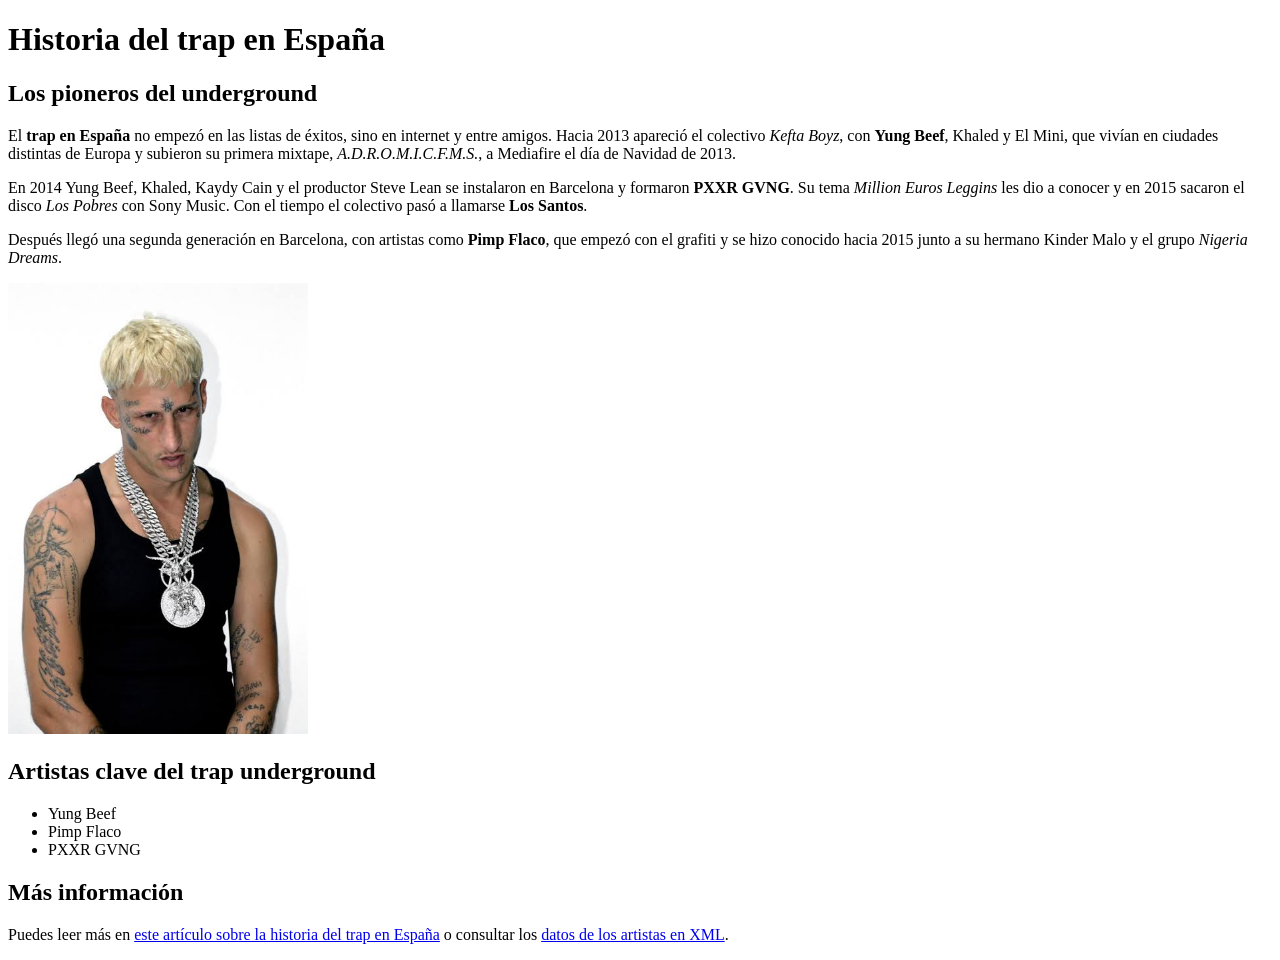
==== proyecto/index.html @ 2448a460 "docs(index): título de la lista de artistas cambiado" ====
<!DOCTYPE html>
<html lang="es">
  <head>
    <meta charset="UTF-8">
    <meta name="viewport" content="width=device-width, initial-scale=1.0">
    <title>Historia del trap en España · Curro Romero Diaz</title>
  </head>
  <body>
    <!-- Autor: Curro Romero Diaz · Fecha: 13/10/2026 -->
    <h1>Historia del trap en España</h1>

    <h2>Los pioneros del underground</h2>
    <p>
      El <strong>trap en España</strong> no empezó en las listas de éxitos, sino en internet y
      entre amigos. Hacia 2013 apareció el colectivo <em>Kefta Boyz</em>, con
      <strong>Yung Beef</strong>, Khaled y El Mini, que vivían en ciudades distintas de Europa y
      subieron su primera mixtape, <em>A.D.R.O.M.I.C.F.M.S.</em>, a Mediafire el día de
      Navidad de 2013.
    </p>
    <p>
      En 2014 Yung Beef, Khaled, Kaydy Cain y el productor Steve Lean se instalaron en
      Barcelona y formaron <strong>PXXR GVNG</strong>. Su tema <em>Million Euros Leggins</em>
      les dio a conocer y en 2015 sacaron el disco <em>Los Pobres</em> con Sony Music. Con el
      tiempo el colectivo pasó a llamarse <strong>Los Santos</strong>.
    </p>
    <p>
      Después llegó una segunda generación en Barcelona, con artistas como
      <strong>Pimp Flaco</strong>, que empezó con el grafiti y se hizo conocido hacia 2015
      junto a su hermano Kinder Malo y el grupo <em>Nigeria Dreams</em>.
    </p>

    <img src="img/yung-beef.jpg" alt="Fotografía de Yung Beef, trapero pionero de la escena española" width="300">

    <h2>Artistas clave del trap underground</h2>
    <ul>
      <li>Yung Beef</li>
      <li>Pimp Flaco</li>
      <li>PXXR GVNG</li>
    </ul>

    <h2>Más información</h2>
    <p>
      Puedes leer más en
      <a href="https://elestadomental.com/diario/historia-del-trap-en-espana" title="Historia del trap en España, artículo de El Estado Mental">este artículo sobre la historia del trap en España</a>
      o consultar los
      <a href="datos.xml">datos de los artistas en XML</a>.
    </p>
  </body>
</html>
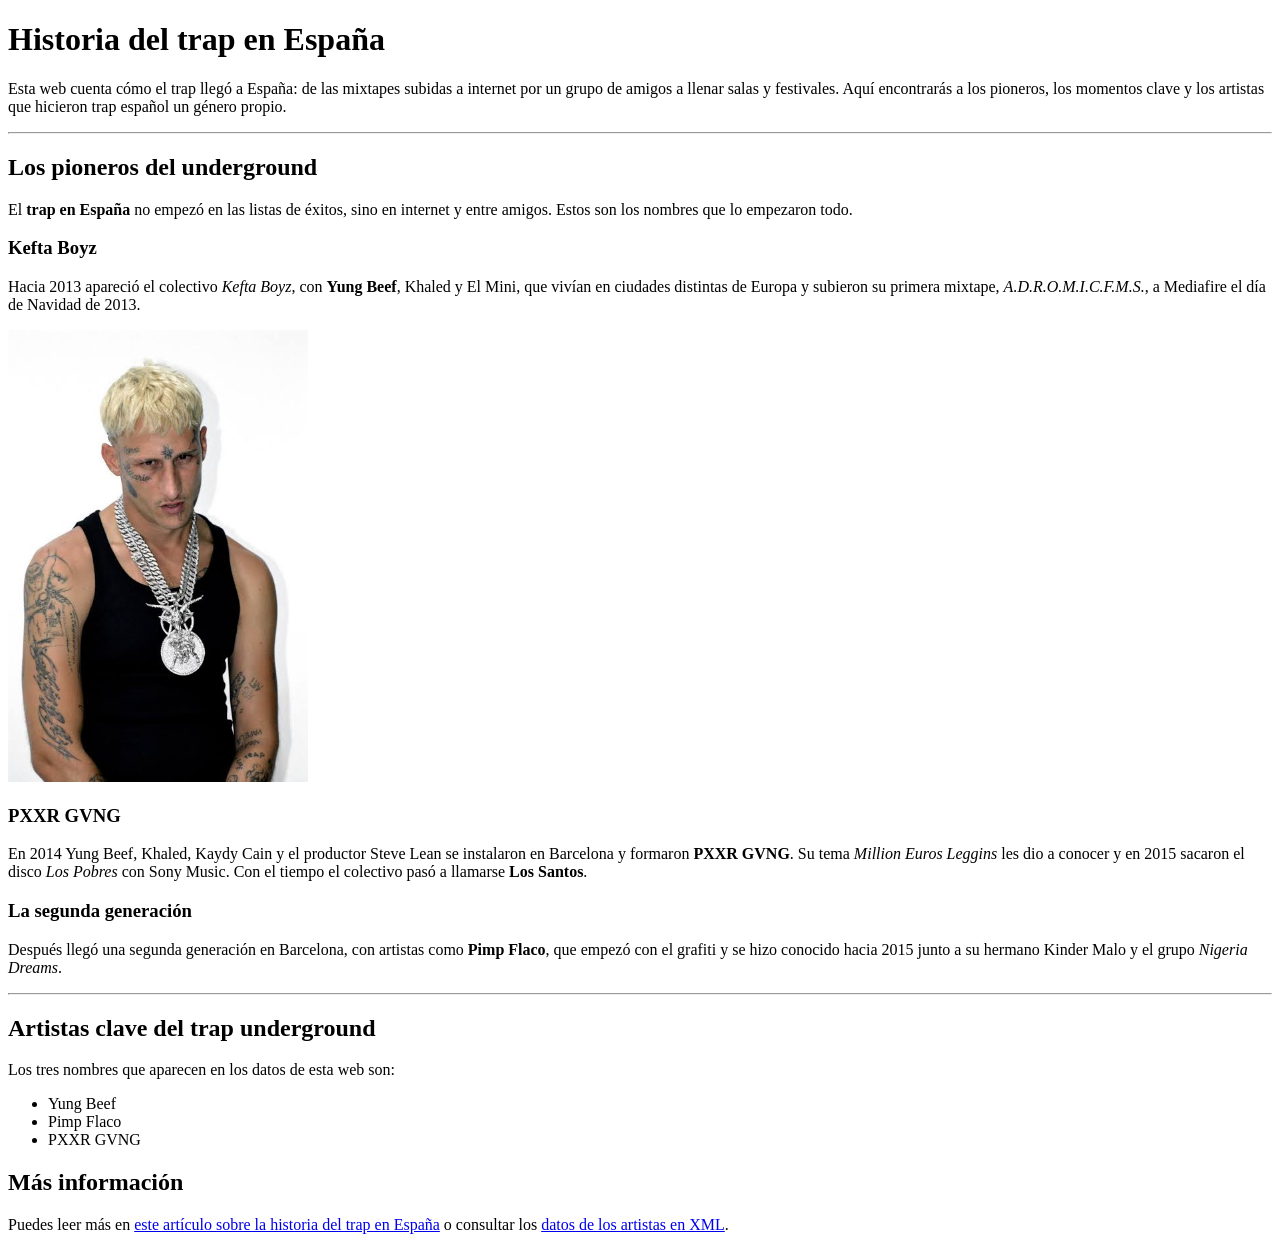
==== commit b8e40227: "feat(index): add heading hierarchy and div blocks" ====
--- a/proyecto/index.html
+++ b/proyecto/index.html
@@ -3,47 +3,80 @@
   <head>
     <meta charset="UTF-8">
     <meta name="viewport" content="width=device-width, initial-scale=1.0">
-    <title>Historia del trap en España · Curro Romero Diaz</title>
+    <title>Inicio | Historia del trap en España</title>
+    <meta name="description" content="Portada de una web sobre cómo nació el trap en España, desde los primeros colectivos de internet hasta la nueva generación de artistas.">
+    <meta name="keywords" content="trap, trap español, Yung Beef, PXXR GVNG, Pimp Flaco, música urbana">
+    <meta name="author" content="Curro Romero Diaz">
   </head>
   <body>
-    <!-- Autor: Curro Romero Diaz · Fecha: 13/10/2026 -->
-    <h1>Historia del trap en España</h1>
+    <div>
+      <h1>Historia del trap en España</h1>
+      <p>
+        Esta web cuenta cómo el trap llegó a España: de las mixtapes subidas a internet por
+        un grupo de amigos a llenar salas y festivales. Aquí encontrarás a los pioneros, los
+        momentos clave y los artistas que hicieron trap español un género propio.
+      </p>
+    </div>
 
-    <h2>Los pioneros del underground</h2>
-    <p>
-      El <strong>trap en España</strong> no empezó en las listas de éxitos, sino en internet y
-      entre amigos. Hacia 2013 apareció el colectivo <em>Kefta Boyz</em>, con
-      <strong>Yung Beef</strong>, Khaled y El Mini, que vivían en ciudades distintas de Europa y
-      subieron su primera mixtape, <em>A.D.R.O.M.I.C.F.M.S.</em>, a Mediafire el día de
-      Navidad de 2013.
-    </p>
-    <p>
-      En 2014 Yung Beef, Khaled, Kaydy Cain y el productor Steve Lean se instalaron en
-      Barcelona y formaron <strong>PXXR GVNG</strong>. Su tema <em>Million Euros Leggins</em>
-      les dio a conocer y en 2015 sacaron el disco <em>Los Pobres</em> con Sony Music. Con el
-      tiempo el colectivo pasó a llamarse <strong>Los Santos</strong>.
-    </p>
-    <p>
-      Después llegó una segunda generación en Barcelona, con artistas como
-      <strong>Pimp Flaco</strong>, que empezó con el grafiti y se hizo conocido hacia 2015
-      junto a su hermano Kinder Malo y el grupo <em>Nigeria Dreams</em>.
-    </p>
+    <hr>
 
-    <img src="img/yung-beef.jpg" alt="Fotografía de Yung Beef, trapero pionero de la escena española" width="300">
+    <div>
+      <h2>Los pioneros del underground</h2>
+      <p>
+        El <strong>trap en España</strong> no empezó en las listas de éxitos, sino en internet y
+        entre amigos. Estos son los nombres que lo empezaron todo.
+      </p>
 
-    <h2>Artistas clave del trap underground</h2>
-    <ul>
-      <li>Yung Beef</li>
-      <li>Pimp Flaco</li>
-      <li>PXXR GVNG</li>
-    </ul>
+      <div>
+        <h3>Kefta Boyz</h3>
+        <p>
+          Hacia 2013 apareció el colectivo <em>Kefta Boyz</em>, con <strong>Yung Beef</strong>,
+          Khaled y El Mini, que vivían en ciudades distintas de Europa y subieron su primera
+          mixtape, <em>A.D.R.O.M.I.C.F.M.S.</em>, a Mediafire el día de Navidad de 2013.
+        </p>
+        <img src="img/yung-beef.jpg" alt="Fotografía de Yung Beef, trapero pionero de la escena española" width="300">
+      </div>
 
-    <h2>Más información</h2>
-    <p>
-      Puedes leer más en
-      <a href="https://elestadomental.com/diario/historia-del-trap-en-espana" title="Historia del trap en España, artículo de El Estado Mental">este artículo sobre la historia del trap en España</a>
-      o consultar los
-      <a href="datos.xml">datos de los artistas en XML</a>.
-    </p>
+      <div>
+        <h3>PXXR GVNG</h3>
+        <p>
+          En 2014 Yung Beef, Khaled, Kaydy Cain y el productor Steve Lean se instalaron en
+          Barcelona y formaron <strong>PXXR GVNG</strong>. Su tema <em>Million Euros Leggins</em>
+          les dio a conocer y en 2015 sacaron el disco <em>Los Pobres</em> con Sony Music. Con el
+          tiempo el colectivo pasó a llamarse <strong>Los Santos</strong>.
+        </p>
+      </div>
+
+      <div>
+        <h3>La segunda generación</h3>
+        <p>
+          Después llegó una segunda generación en Barcelona, con artistas como
+          <strong>Pimp Flaco</strong>, que empezó con el grafiti y se hizo conocido hacia 2015
+          junto a su hermano Kinder Malo y el grupo <em>Nigeria Dreams</em>.
+        </p>
+      </div>
+    </div>
+
+    <hr>
+
+    <div>
+      <h2>Artistas clave del trap underground</h2>
+      <p>Los tres nombres que aparecen en los datos de esta web son:</p>
+      <ul>
+        <li>Yung Beef</li>
+        <li>Pimp Flaco</li>
+        <li>PXXR GVNG</li>
+      </ul>
+    </div>
+
+    <div>
+      <h2>Más información</h2>
+      <p>
+        Puedes leer más en
+        <a href="https://elestadomental.com/diario/historia-del-trap-en-espana" title="Historia del trap en España, artículo de El Estado Mental">este artículo sobre la historia del trap en España</a>
+        o consultar los
+        <a href="datos.xml">datos de los artistas en XML</a>.
+      </p>
+    </div>
   </body>
-</html>
+</html>
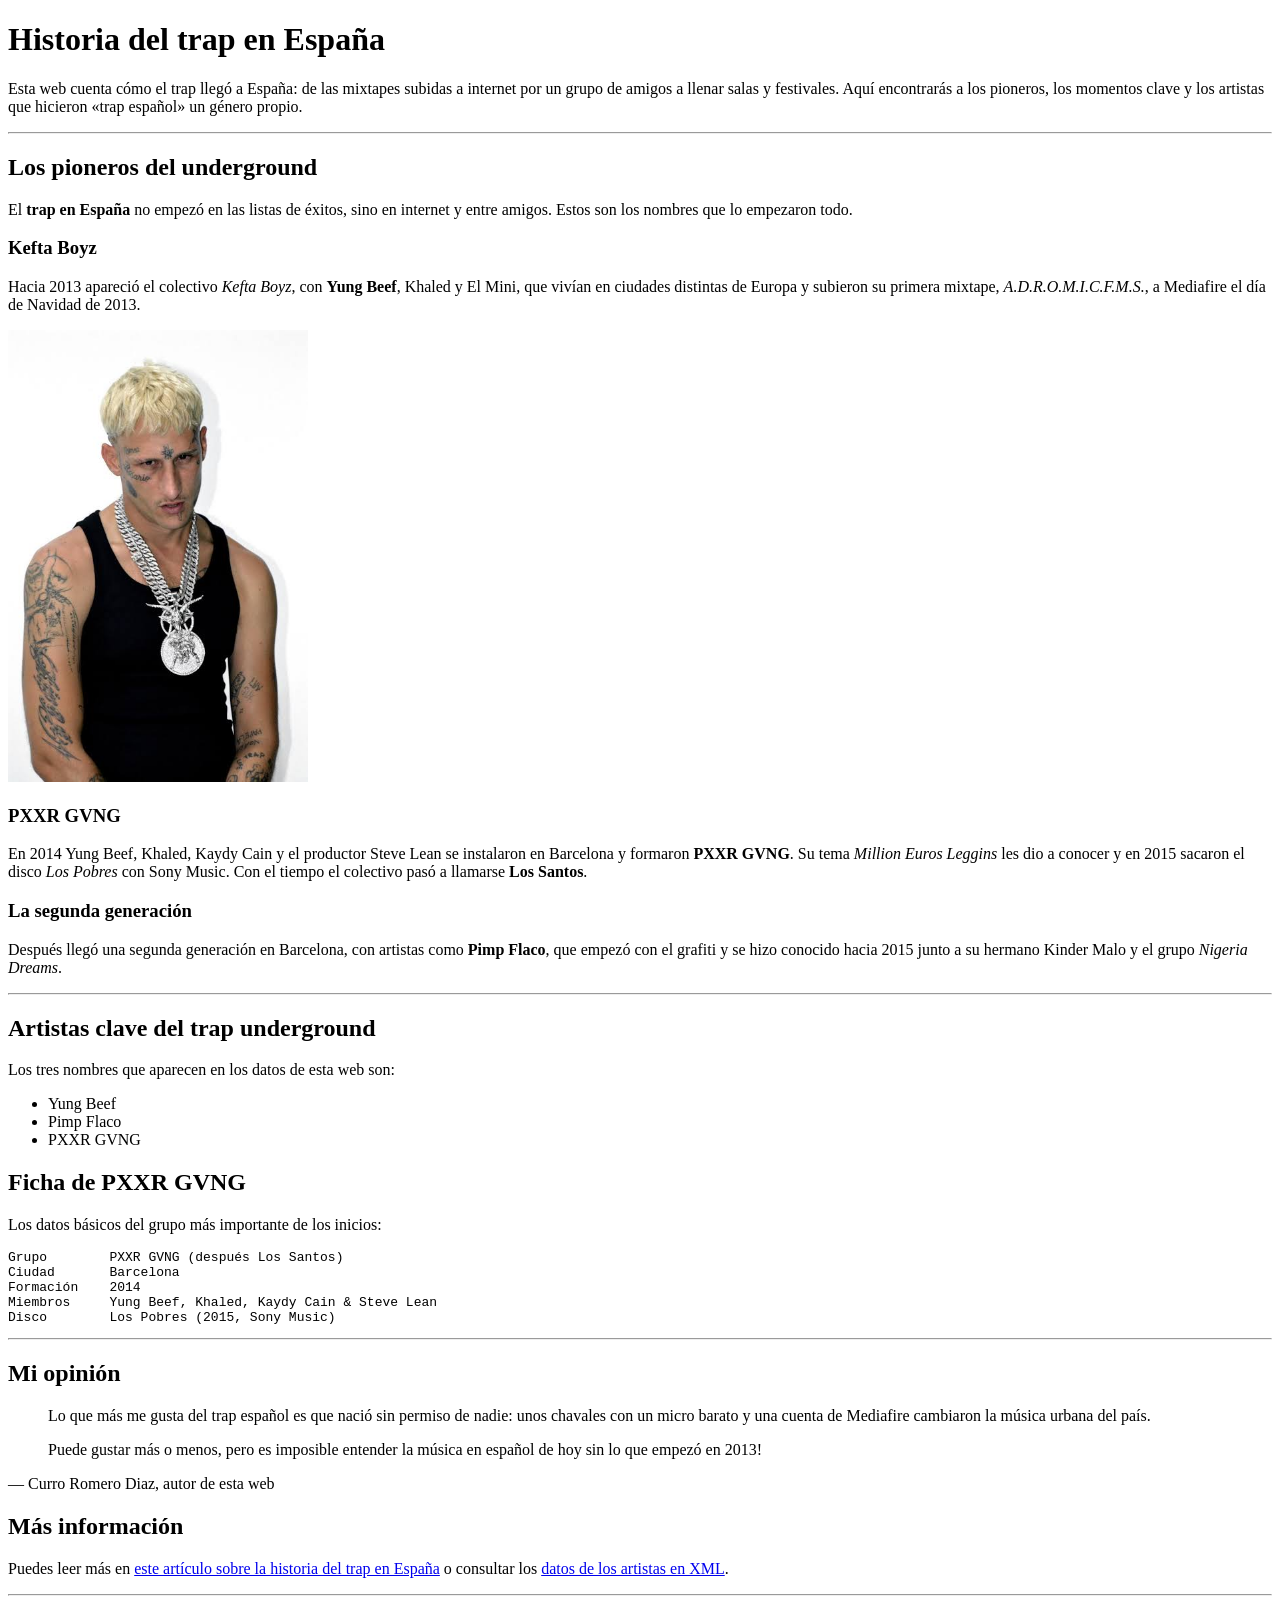
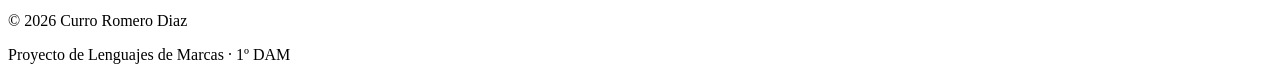
==== commit ecff2b8a: "feat(index): add blockquote, pre and entities" ====
--- a/proyecto/index.html
+++ b/proyecto/index.html
@@ -14,7 +14,7 @@
       <p>
         Esta web cuenta cómo el trap llegó a España: de las mixtapes subidas a internet por
         un grupo de amigos a llenar salas y festivales. Aquí encontrarás a los pioneros, los
-        momentos clave y los artistas que hicieron trap español un género propio.
+        momentos clave y los artistas que hicieron &laquo;trap español&raquo; un género propio.
       </p>
     </div>
 
@@ -70,6 +70,35 @@
     </div>
 
     <div>
+      <h2>Ficha de PXXR GVNG</h2>
+      <p>Los datos básicos del grupo más importante de los inicios:</p>
+<pre>
+Grupo        PXXR GVNG (después Los Santos)
+Ciudad       Barcelona
+Formación    2014
+Miembros     Yung Beef, Khaled, Kaydy Cain &amp; Steve Lean
+Disco        Los Pobres (2015, Sony Music)
+</pre>
+    </div>
+
+    <hr>
+
+    <div>
+      <h2>Mi opinión</h2>
+      <blockquote>
+        <p>
+          Lo que más me gusta del trap español es que nació sin permiso de nadie: unos chavales
+          con un micro barato y una cuenta de Mediafire cambiaron la música urbana del país.
+        </p>
+        <p>
+          Puede gustar más o menos, pero es imposible entender la música en español de hoy sin
+          lo que empezó en 2013&#33;
+        </p>
+      </blockquote>
+      <p>&mdash; Curro Romero Diaz, autor de esta web</p>
+    </div>
+
+    <div>
       <h2>Más información</h2>
       <p>
         Puedes leer más en
@@ -78,5 +107,12 @@
         <a href="datos.xml">datos de los artistas en XML</a>.
       </p>
     </div>
+
+    <hr>
+
+    <div>
+      <p>&copy; 2026 Curro Romero Diaz</p>
+      <p>Proyecto de Lenguajes de Marcas &middot; 1º DAM</p>
+    </div>
   </body>
 </html>
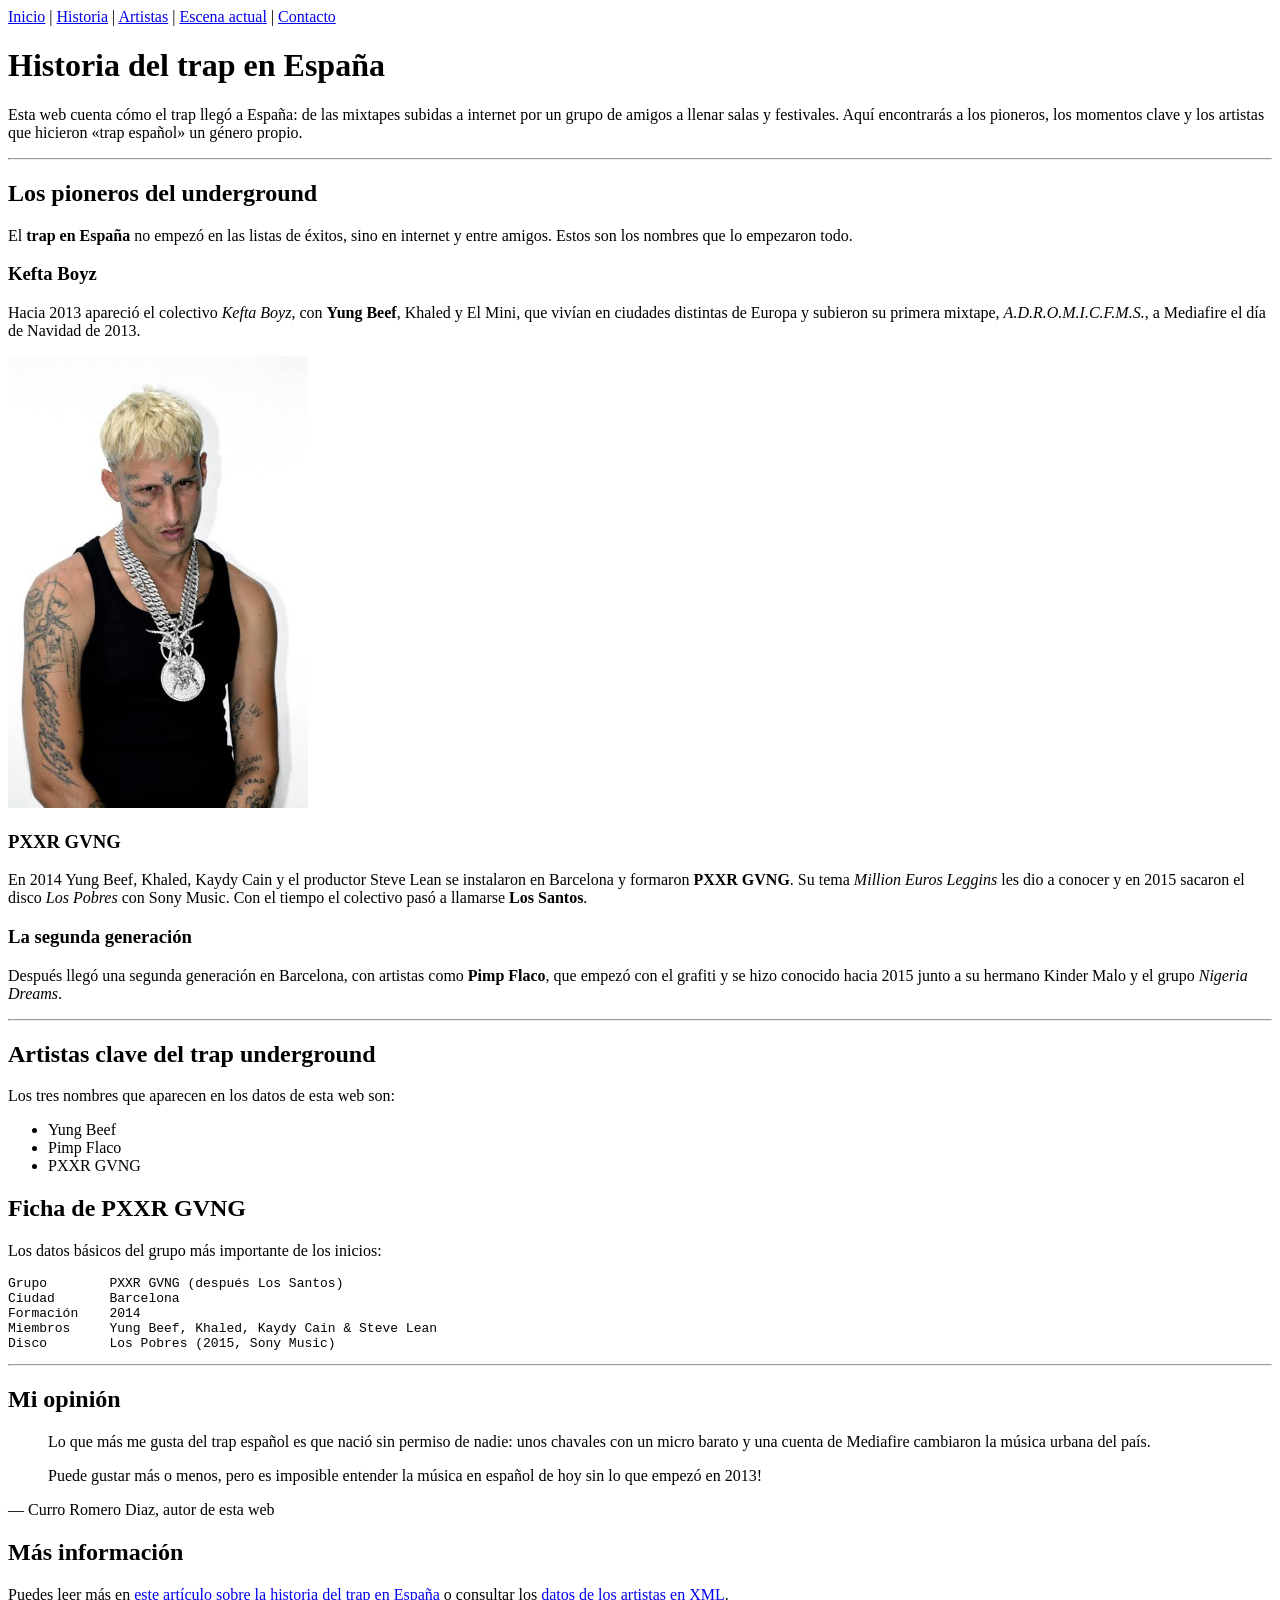
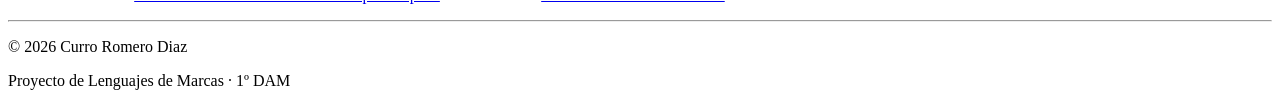
==== commit 84526767: "feat(index): add navigation with contacto link" ====
--- a/proyecto/index.html
+++ b/proyecto/index.html
@@ -9,6 +9,14 @@
     <meta name="author" content="Curro Romero Diaz">
   </head>
   <body>
+    <nav>
+      <a href="index.html">Inicio</a> |
+      <a href="historia.html">Historia</a> |
+      <a href="artistas.html">Artistas</a> |
+      <a href="escena-actual.html">Escena actual</a> |
+      <a href="contacto.html">Contacto</a>
+    </nav>
+
     <div>
       <h1>Historia del trap en España</h1>
       <p>
@@ -115,4 +123,4 @@
       <p>Proyecto de Lenguajes de Marcas &middot; 1º DAM</p>
     </div>
   </body>
-</html>+</html>
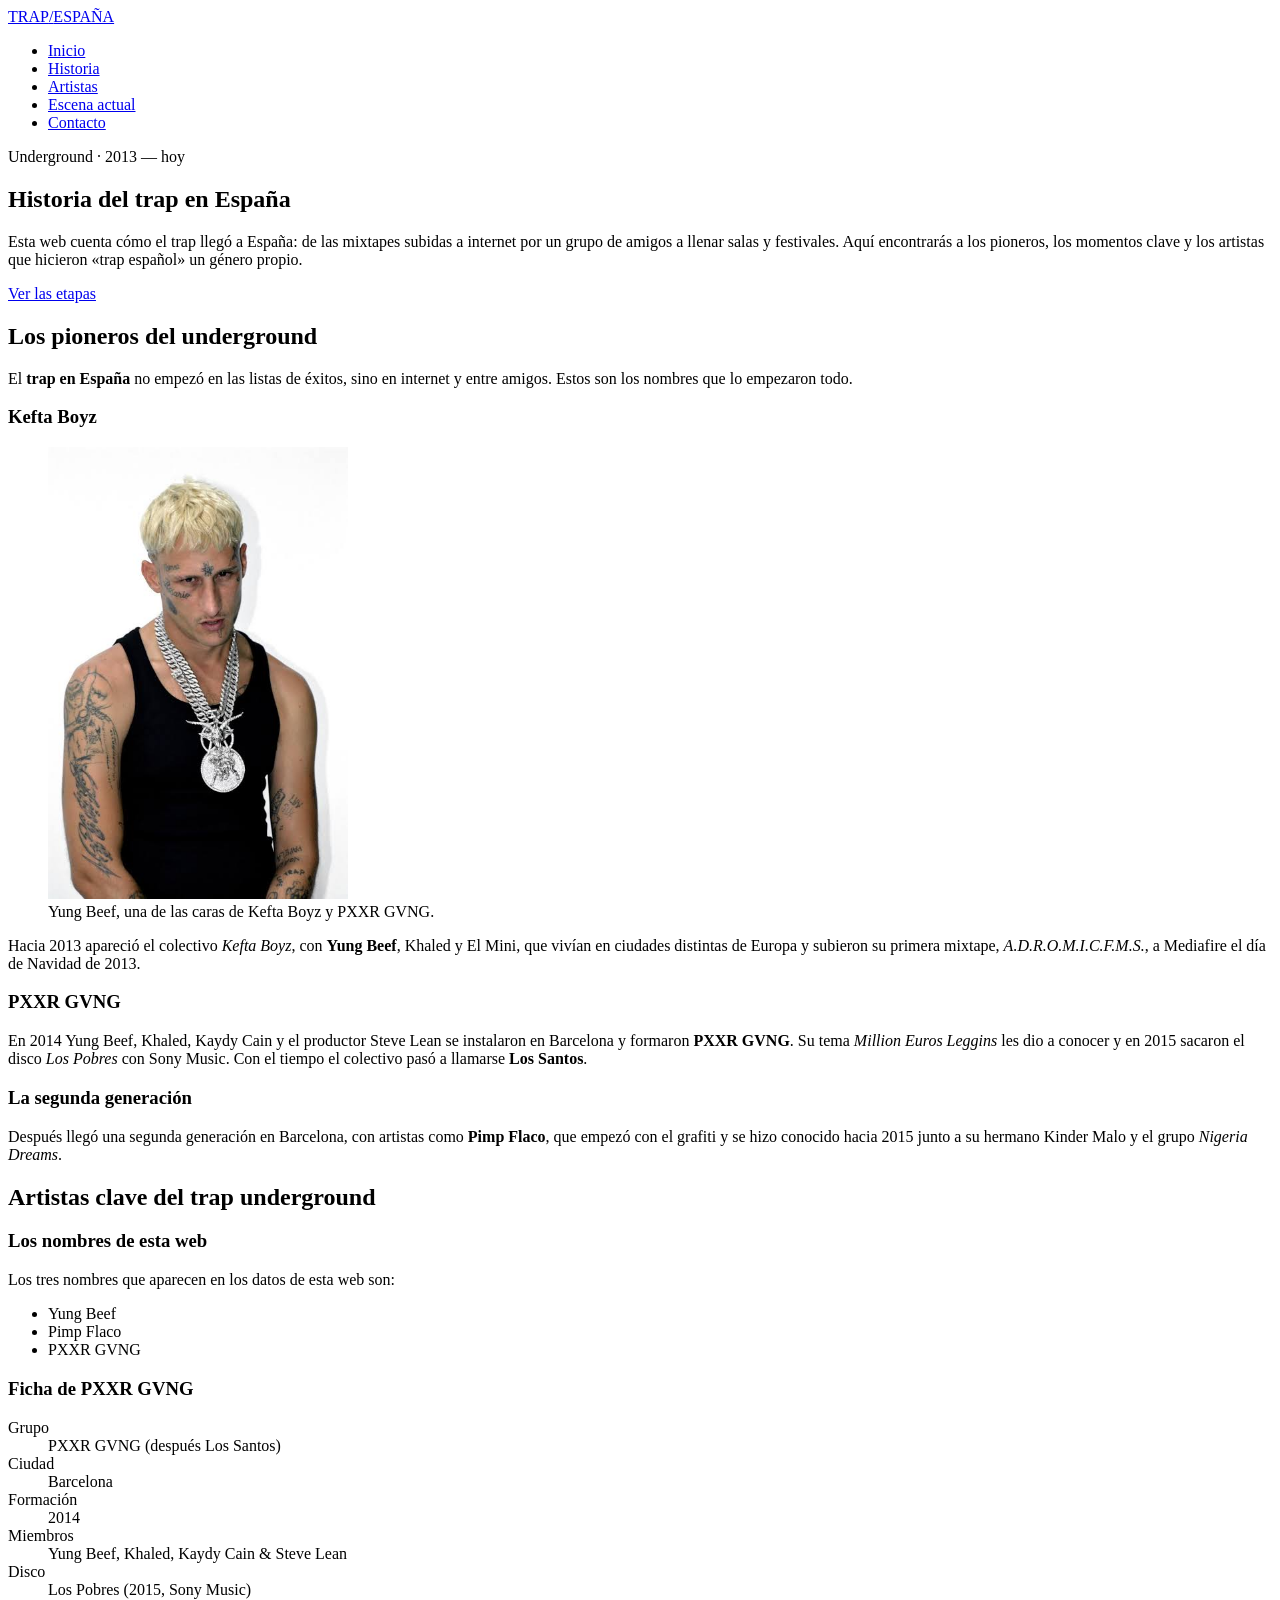
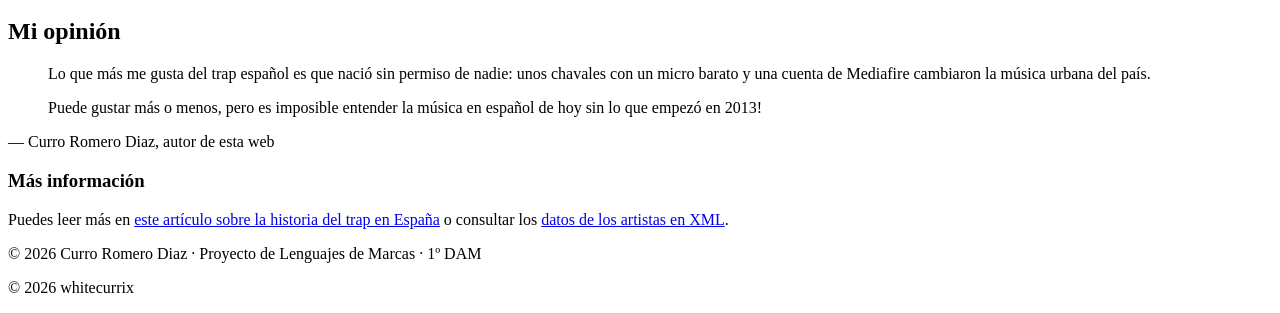
==== commit 53c5edc8: "feat: estructura semántica html5 en index" ====
--- a/proyecto/index.html
+++ b/proyecto/index.html
@@ -1,126 +1,104 @@
-<!DOCTYPE html>
+﻿<!DOCTYPE html>
 <html lang="es">
-  <head>
-    <meta charset="UTF-8">
-    <meta name="viewport" content="width=device-width, initial-scale=1.0">
-    <title>Inicio | Historia del trap en España</title>
-    <meta name="description" content="Portada de una web sobre cómo nació el trap en España, desde los primeros colectivos de internet hasta la nueva generación de artistas.">
-    <meta name="keywords" content="trap, trap español, Yung Beef, PXXR GVNG, Pimp Flaco, música urbana">
-    <meta name="author" content="Curro Romero Diaz">
-  </head>
-  <body>
-    <nav>
-      <a href="index.html">Inicio</a> |
-      <a href="historia.html">Historia</a> |
-      <a href="artistas.html">Artistas</a> |
-      <a href="escena-actual.html">Escena actual</a> |
-      <a href="contacto.html">Contacto</a>
+<head>
+  <meta charset="UTF-8">
+  <meta name="viewport" content="width=device-width, initial-scale=1.0">
+  <title>Inicio | Historia del trap en España</title>
+  <meta name="description" content="Portada de una web sobre cómo nació el trap en España, desde los primeros colectivos de internet hasta la nueva generación de artistas.">
+  <meta name="keywords" content="trap, trap español, Yung Beef, PXXR GVNG, Pimp Flaco, música urbana">
+  <meta name="author" content="whitecurrix">
+  <link rel="preconnect" href="https://fonts.googleapis.com">
+  <link rel="preconnect" href="https://fonts.gstatic.com" crossorigin>
+  <link href="https://fonts.googleapis.com/css2?family=Plus+Jakarta+Sans:wght@400;600&family=Syne:wght@600;800&display=swap" rel="stylesheet">
+  <link rel="stylesheet" href="css/estilos.css">
+</head>
+<body>
+  <header class="cabecera">
+    <a class="logo" href="index.html">TRAP<span>/</span>ESPAÑA</a>
+    <nav aria-label="Navegación principal">
+      <ul>
+        <li><a href="index.html" aria-current="page">Inicio</a></li>
+        <li><a href="historia.html">Historia</a></li>
+        <li><a href="artistas.html">Artistas</a></li>
+        <li><a href="escena-actual.html">Escena actual</a></li>
+        <li><a href="contacto.html">Contacto</a></li>
+      </ul>
     </nav>
+  </header>
 
-    <div>
-      <h1>Historia del trap en España</h1>
-      <p>
-        Esta web cuenta cómo el trap llegó a España: de las mixtapes subidas a internet por
-        un grupo de amigos a llenar salas y festivales. Aquí encontrarás a los pioneros, los
-        momentos clave y los artistas que hicieron &laquo;trap español&raquo; un género propio.
-      </p>
-    </div>
+  <main>
+    <section class="hero" aria-labelledby="titulo-portada">
+      <p class="etiqueta">Underground · 2013 — hoy</p>
+      <h1 id="titulo-portada">Historia del trap en España</h1>
+      <p class="intro">Esta web cuenta cómo el trap llegó a España: de las mixtapes subidas a internet por un grupo de amigos a llenar salas y festivales. Aquí encontrarás a los pioneros, los momentos clave y los artistas que hicieron &laquo;trap español&raquo; un género propio.</p>
+      <a class="boton" href="historia.html">Ver las etapas</a>
+    </section>
 
-    <hr>
+    <section class="bloque" aria-labelledby="titulo-pioneros">
+      <h2 id="titulo-pioneros">Los pioneros del underground</h2>
+      <p>El <strong>trap en España</strong> no empezó en las listas de éxitos, sino en internet y entre amigos. Estos son los nombres que lo empezaron todo.</p>
 
-    <div>
-      <h2>Los pioneros del underground</h2>
-      <p>
-        El <strong>trap en España</strong> no empezó en las listas de éxitos, sino en internet y
-        entre amigos. Estos son los nombres que lo empezaron todo.
-      </p>
+      <article class="tarjeta">
+        <h3>Kefta Boyz</h3>
+        <figure>
+          <img src="img/yung-beef.jpg" alt="Fotografía de Yung Beef, trapero pionero de la escena española" width="300">
+          <figcaption>Yung Beef, una de las caras de Kefta Boyz y PXXR GVNG.</figcaption>
+        </figure>
+        <p>Hacia 2013 apareció el colectivo <em>Kefta Boyz</em>, con <strong>Yung Beef</strong>, Khaled y El Mini, que vivían en ciudades distintas de Europa y subieron su primera mixtape, <em>A.D.R.O.M.I.C.F.M.S.</em>, a Mediafire el día de Navidad de 2013.</p>
+      </article>
 
-      <div>
-        <h3>Kefta Boyz</h3>
-        <p>
-          Hacia 2013 apareció el colectivo <em>Kefta Boyz</em>, con <strong>Yung Beef</strong>,
-          Khaled y El Mini, que vivían en ciudades distintas de Europa y subieron su primera
-          mixtape, <em>A.D.R.O.M.I.C.F.M.S.</em>, a Mediafire el día de Navidad de 2013.
-        </p>
-        <img src="img/yung-beef.jpg" alt="Fotografía de Yung Beef, trapero pionero de la escena española" width="300">
-      </div>
+      <article class="tarjeta">
+        <h3>PXXR GVNG</h3>
+        <p>En 2014 Yung Beef, Khaled, Kaydy Cain y el productor Steve Lean se instalaron en Barcelona y formaron <strong>PXXR GVNG</strong>. Su tema <em>Million Euros Leggins</em> les dio a conocer y en 2015 sacaron el disco <em>Los Pobres</em> con Sony Music. Con el tiempo el colectivo pasó a llamarse <strong>Los Santos</strong>.</p>
+      </article>
 
-      <div>
-        <h3>PXXR GVNG</h3>
-        <p>
-          En 2014 Yung Beef, Khaled, Kaydy Cain y el productor Steve Lean se instalaron en
-          Barcelona y formaron <strong>PXXR GVNG</strong>. Su tema <em>Million Euros Leggins</em>
-          les dio a conocer y en 2015 sacaron el disco <em>Los Pobres</em> con Sony Music. Con el
-          tiempo el colectivo pasó a llamarse <strong>Los Santos</strong>.
-        </p>
-      </div>
+      <article class="tarjeta">
+        <h3>La segunda generación</h3>
+        <p>Después llegó una segunda generación en Barcelona, con artistas como <strong>Pimp Flaco</strong>, que empezó con el grafiti y se hizo conocido hacia 2015 junto a su hermano Kinder Malo y el grupo <em>Nigeria Dreams</em>.</p>
+      </article>
+    </section>
 
-      <div>
-        <h3>La segunda generación</h3>
-        <p>
-          Después llegó una segunda generación en Barcelona, con artistas como
-          <strong>Pimp Flaco</strong>, que empezó con el grafiti y se hizo conocido hacia 2015
-          junto a su hermano Kinder Malo y el grupo <em>Nigeria Dreams</em>.
-        </p>
-      </div>
-    </div>
+    <section class="bloque" aria-labelledby="titulo-artistas">
+      <h2 id="titulo-artistas">Artistas clave del trap underground</h2>
+      <article class="tarjeta">
+        <h3>Los nombres de esta web</h3>
+        <p>Los tres nombres que aparecen en los datos de esta web son:</p>
+        <ul>
+          <li>Yung Beef</li>
+          <li>Pimp Flaco</li>
+          <li>PXXR GVNG</li>
+        </ul>
+      </article>
+      <article class="tarjeta">
+        <h3>Ficha de PXXR GVNG</h3>
+        <dl class="ficha">
+          <dt>Grupo</dt><dd>PXXR GVNG (después Los Santos)</dd>
+          <dt>Ciudad</dt><dd>Barcelona</dd>
+          <dt>Formación</dt><dd>2014</dd>
+          <dt>Miembros</dt><dd>Yung Beef, Khaled, Kaydy Cain &amp; Steve Lean</dd>
+          <dt>Disco</dt><dd>Los Pobres (2015, Sony Music)</dd>
+        </dl>
+      </article>
+    </section>
 
-    <hr>
+    <!-- RETO3 -->
 
-    <div>
-      <h2>Artistas clave del trap underground</h2>
-      <p>Los tres nombres que aparecen en los datos de esta web son:</p>
-      <ul>
-        <li>Yung Beef</li>
-        <li>Pimp Flaco</li>
-        <li>PXXR GVNG</li>
-      </ul>
-    </div>
-
-    <div>
-      <h2>Ficha de PXXR GVNG</h2>
-      <p>Los datos básicos del grupo más importante de los inicios:</p>
-<pre>
-Grupo        PXXR GVNG (después Los Santos)
-Ciudad       Barcelona
-Formación    2014
-Miembros     Yung Beef, Khaled, Kaydy Cain &amp; Steve Lean
-Disco        Los Pobres (2015, Sony Music)
-</pre>
-    </div>
-
-    <hr>
-
-    <div>
-      <h2>Mi opinión</h2>
+    <aside class="lateral" aria-labelledby="titulo-opinion">
+      <h2 id="titulo-opinion">Mi opinión</h2>
       <blockquote>
-        <p>
-          Lo que más me gusta del trap español es que nació sin permiso de nadie: unos chavales
-          con un micro barato y una cuenta de Mediafire cambiaron la música urbana del país.
-        </p>
-        <p>
-          Puede gustar más o menos, pero es imposible entender la música en español de hoy sin
-          lo que empezó en 2013&#33;
-        </p>
+        <p>Lo que más me gusta del trap español es que nació sin permiso de nadie: unos chavales con un micro barato y una cuenta de Mediafire cambiaron la música urbana del país.</p>
+        <p>Puede gustar más o menos, pero es imposible entender la música en español de hoy sin lo que empezó en 2013&#33;</p>
       </blockquote>
       <p>&mdash; Curro Romero Diaz, autor de esta web</p>
-    </div>
+      <h3>Más información</h3>
+      <p>Puedes leer más en <a href="https://elestadomental.com/diario/historia-del-trap-en-espana" title="Historia del trap en España, artículo de El Estado Mental">este artículo sobre la historia del trap en España</a> o consultar los <a href="datos.xml">datos de los artistas en XML</a>.</p>
+      <!-- RETO2 -->
+    </aside>
+  </main>
 
-    <div>
-      <h2>Más información</h2>
-      <p>
-        Puedes leer más en
-        <a href="https://elestadomental.com/diario/historia-del-trap-en-espana" title="Historia del trap en España, artículo de El Estado Mental">este artículo sobre la historia del trap en España</a>
-        o consultar los
-        <a href="datos.xml">datos de los artistas en XML</a>.
-      </p>
-    </div>
-
-    <hr>
-
-    <div>
-      <p>&copy; 2026 Curro Romero Diaz</p>
-      <p>Proyecto de Lenguajes de Marcas &middot; 1º DAM</p>
-    </div>
-  </body>
+  <footer class="pie">
+    <p>&copy; 2026 Curro Romero Diaz · Proyecto de Lenguajes de Marcas &middot; 1º DAM</p>
+    <p id="firma-whitecurrix">© 2026 whitecurrix</p>
+  </footer>
+</body>
 </html>
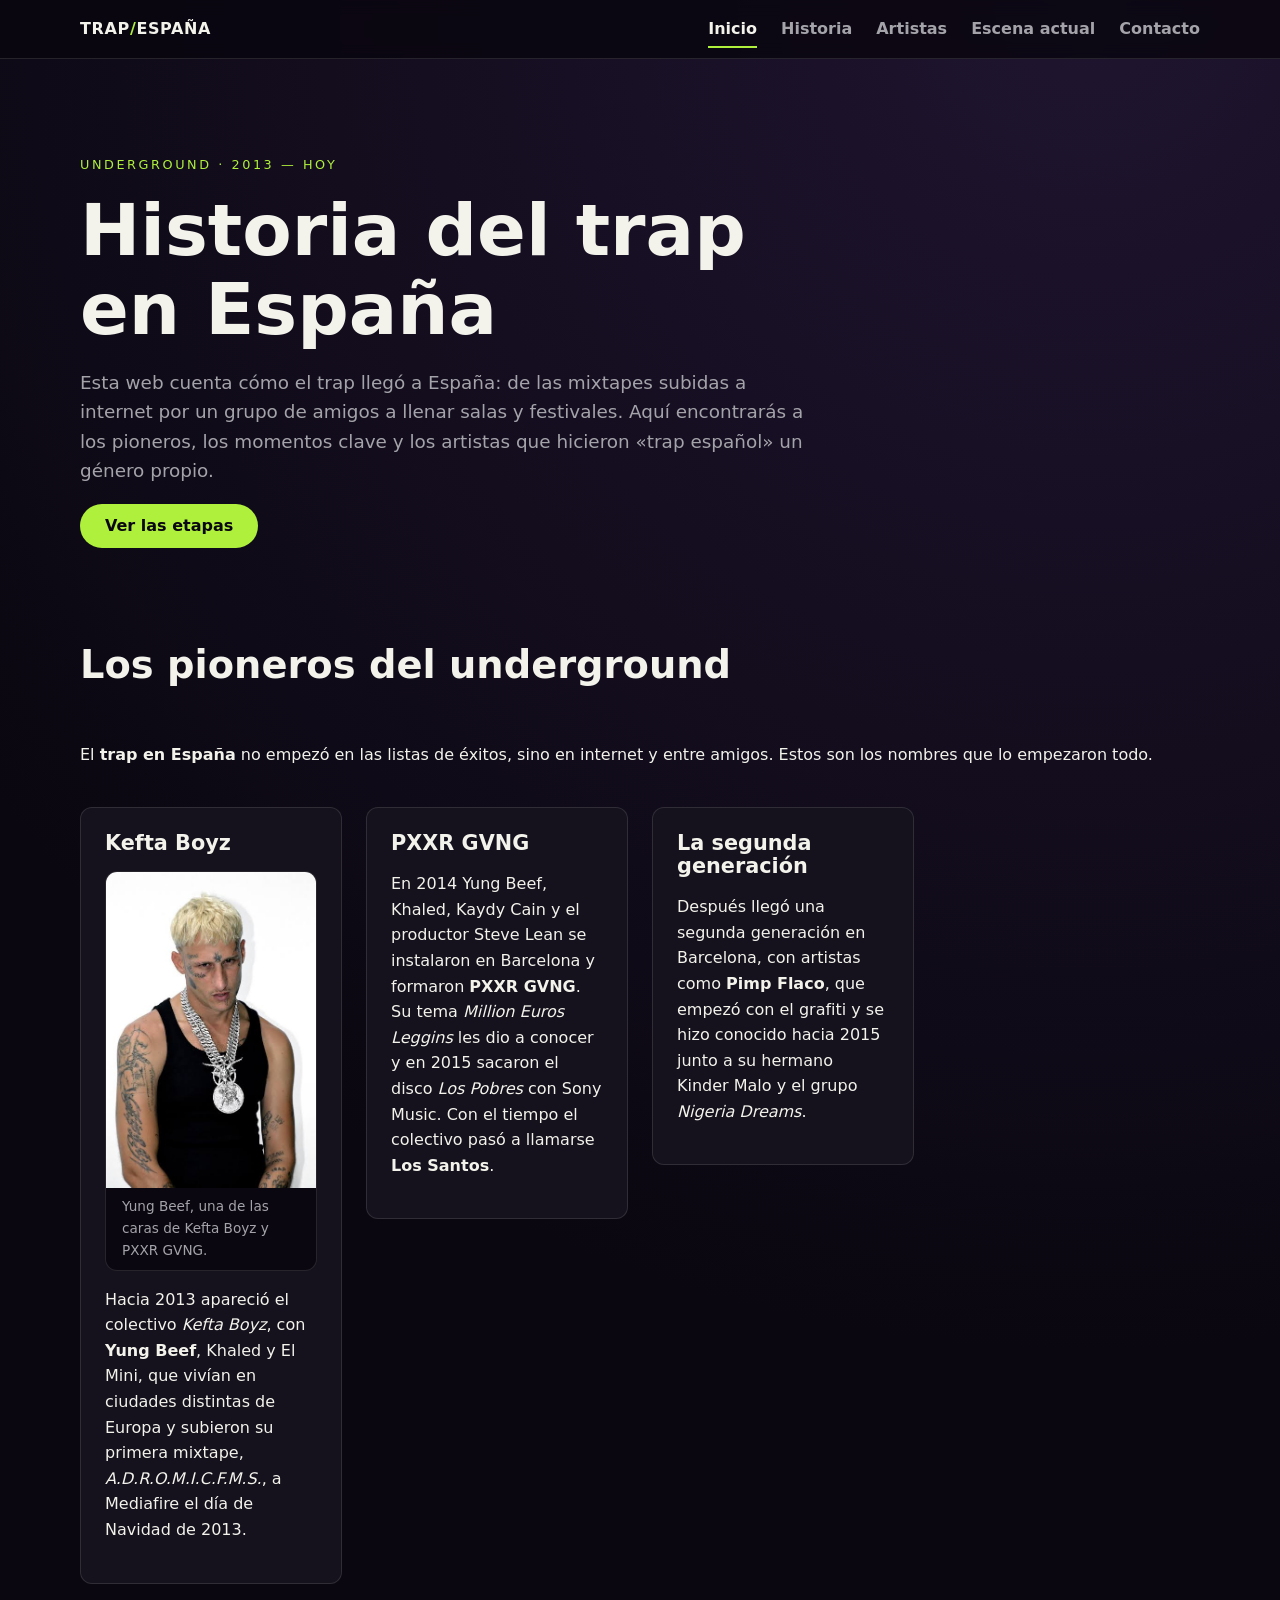
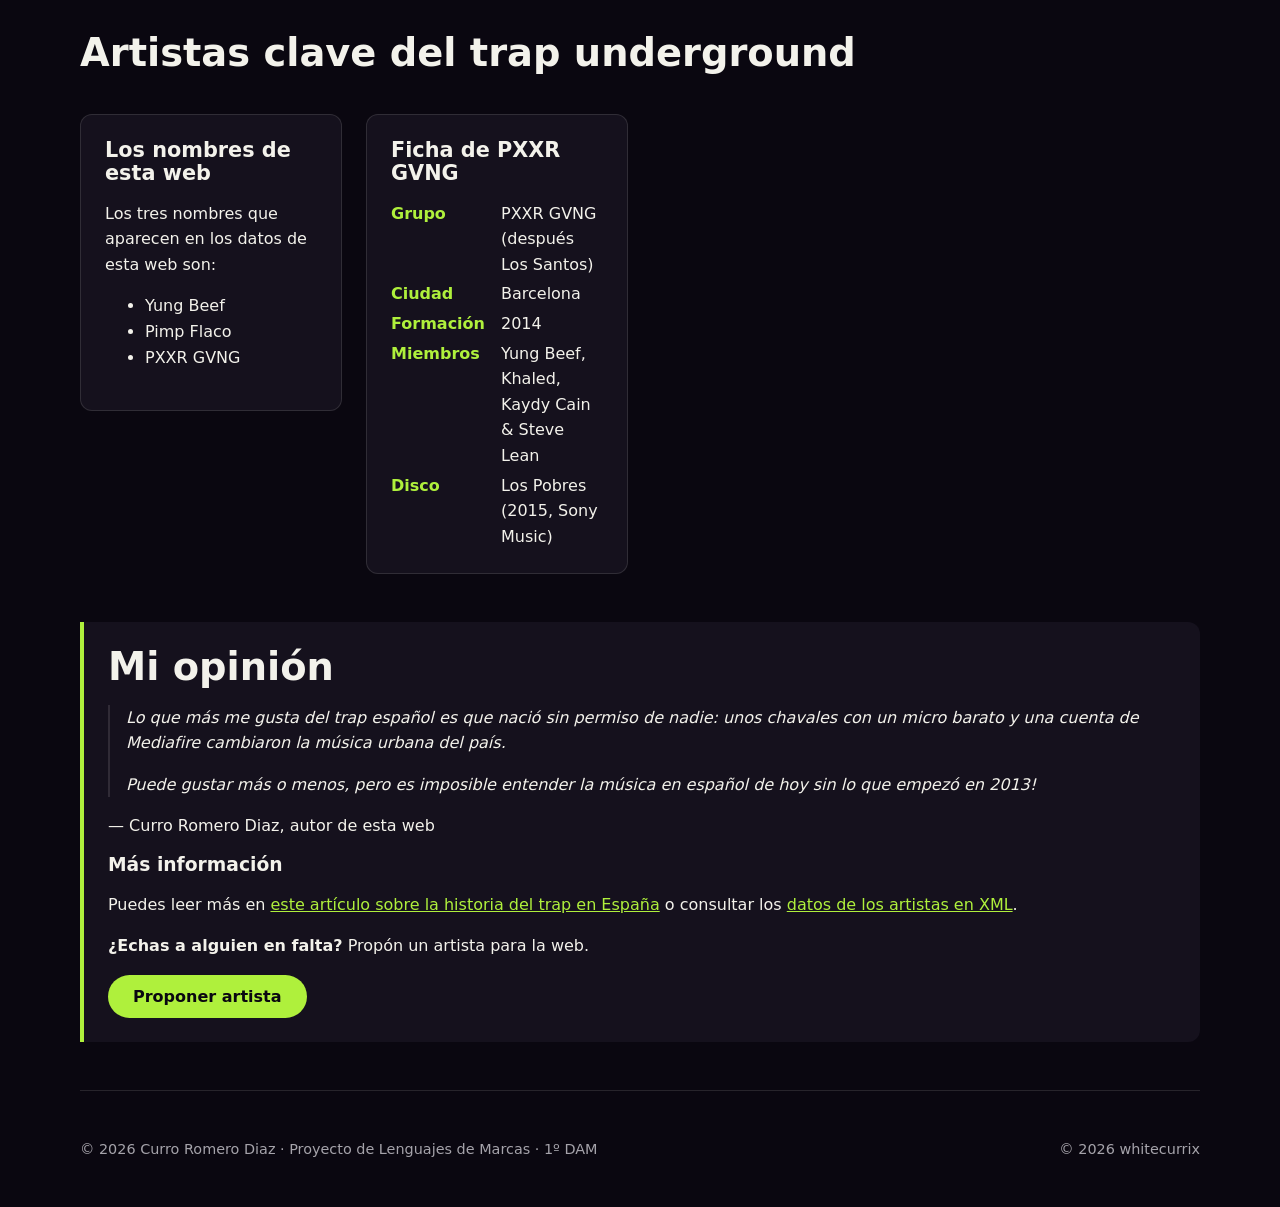
==== commit 24c56c25: "feat: formulario con controles html5" ====
--- a/proyecto/index.html
+++ b/proyecto/index.html
@@ -92,7 +92,8 @@
       <p>&mdash; Curro Romero Diaz, autor de esta web</p>
       <h3>Más información</h3>
       <p>Puedes leer más en <a href="https://elestadomental.com/diario/historia-del-trap-en-espana" title="Historia del trap en España, artículo de El Estado Mental">este artículo sobre la historia del trap en España</a> o consultar los <a href="datos.xml">datos de los artistas en XML</a>.</p>
-      <!-- RETO2 -->
+      <p><strong>¿Echas a alguien en falta?</strong> Propón un artista para la web.</p>
+      <a class="boton" href="contacto.html">Proponer artista</a>
     </aside>
   </main>
 
--- a/proyecto/css/estilos.css
+++ b/proyecto/css/estilos.css
@@ -0,0 +1,118 @@
+﻿/* =========================================================
+   Historia del trap en España · hoja de estilos externa (Tema 7)
+   Concepto: "Editorial underground nocturno"
+   Paleta 60-30-10: negro violáceo / gris hormigón / lima ácido
+   ========================================================= */
+:root {
+  --negro-900: oklch(0.14 0.02 300);
+  --negro-800: oklch(0.19 0.025 300);
+  --gris-400: oklch(0.72 0.01 300);
+  --blanco: oklch(0.96 0.01 100);
+  --lima-500: oklch(0.88 0.21 128);
+
+  --bg-primary: var(--negro-900);
+  --bg-surface: var(--negro-800);
+  --text-main: var(--blanco);
+  --text-muted: var(--gris-400);
+  --accent: var(--lima-500);
+  --borde: oklch(0.96 0.01 100 / 0.12);
+
+  --font-display: 'Syne', system-ui, sans-serif;
+  --font-body: 'Plus Jakarta Sans', system-ui, sans-serif;
+  --text-hero: clamp(2.5rem, 5vw + 1rem, 4.5rem);
+  --text-h2: clamp(1.6rem, 2vw + 1rem, 2.4rem);
+
+  --esp-1: 0.5rem; --esp-2: 1rem; --esp-3: 1.5rem; --esp-4: 2rem; --esp-6: 3rem;
+  --radius-md: 12px;
+  --focus-ring: 2px solid var(--accent);
+  --ancho: min(1120px, 100% - 3rem);
+}
+
+*, *::before, *::after { box-sizing: border-box; }
+
+body {
+  margin: 0;
+  background: radial-gradient(circle at 85% 0%, oklch(0.3 0.08 300 / 0.5), transparent 45%), var(--bg-primary);
+  color: var(--text-main);
+  font-family: var(--font-body);
+  line-height: 1.6;
+}
+
+h1, h2, h3 { font-family: var(--font-display); line-height: 1.1; margin: 0 0 var(--esp-2); }
+h2 { font-size: var(--text-h2); }
+a { color: var(--accent); }
+img, video { max-width: 100%; height: auto; display: block; }
+
+/* Cabecera y navegación */
+.cabecera {
+  position: sticky; top: 0; z-index: 10;
+  display: flex; flex-wrap: wrap; gap: var(--esp-2);
+  justify-content: space-between; align-items: center;
+  padding: var(--esp-2) max(1.5rem, (100% - 1120px) / 2);
+  background: oklch(0.14 0.02 300 / 0.85);
+  backdrop-filter: blur(8px);
+  border-bottom: 1px solid var(--borde);
+}
+.logo { font-family: var(--font-display); font-weight: 800; color: var(--text-main); text-decoration: none; letter-spacing: 0.04em; }
+.logo span { color: var(--accent); }
+nav ul { list-style: none; display: flex; flex-wrap: wrap; gap: var(--esp-1) var(--esp-3); margin: 0; padding: 0; }
+nav a { color: var(--text-muted); text-decoration: none; font-weight: 600; padding-block: var(--esp-1); border-bottom: 2px solid transparent; transition: color .2s, border-color .2s; }
+nav a:hover, nav a[aria-current="page"] { color: var(--text-main); border-color: var(--accent); }
+
+/* Contenido */
+main { width: var(--ancho); margin-inline: auto; padding-block: var(--esp-6); display: grid; gap: var(--esp-6); }
+.hero { padding-block: var(--esp-6); max-width: 46rem; }
+.hero--corto { padding-block: var(--esp-2) 0; }
+.hero h1 { font-size: var(--text-hero); }
+.etiqueta { text-transform: uppercase; letter-spacing: .2em; font-size: .8rem; color: var(--accent); margin: 0 0 var(--esp-2); }
+.intro { font-size: 1.15rem; color: var(--text-muted); }
+
+.bloque { display: grid; grid-template-columns: repeat(auto-fit, minmax(260px, 1fr)); gap: var(--esp-3); align-items: start; }
+.bloque > :not(article) { grid-column: 1 / -1; }
+.tarjeta { background: var(--bg-surface); border: 1px solid var(--borde); border-radius: var(--radius-md); padding: var(--esp-3); transition: transform .25s ease, border-color .25s; }
+.tarjeta:hover { transform: translateY(-4px); border-color: var(--accent); }
+.tarjeta h3 { font-size: 1.3rem; }
+
+figure { margin: 0 0 var(--esp-2); overflow: hidden; background: var(--bg-primary); border: 1px solid var(--borde); border-radius: var(--radius-md); }
+figure img { width: 100%; }
+figcaption { padding: var(--esp-1) var(--esp-2); font-size: .85rem; color: var(--text-muted); }
+
+.ficha { display: grid; grid-template-columns: max-content 1fr; gap: .25rem var(--esp-2); margin: 0; }
+.ficha dt { color: var(--accent); font-weight: 600; }
+.ficha dd { margin: 0; }
+
+.lateral { border-left: 4px solid var(--accent); padding: var(--esp-3); background: var(--bg-surface); border-radius: 0 var(--radius-md) var(--radius-md) 0; }
+blockquote { margin: 0 0 var(--esp-1); padding-left: var(--esp-2); border-left: 2px solid var(--borde); font-style: italic; }
+
+/* Cronología y tabla */
+.cronologia { list-style: none; margin: 0; padding: 0; }
+.cronologia li { display: grid; grid-template-columns: 4rem 1fr; gap: var(--esp-2); padding-block: var(--esp-1); border-bottom: 1px solid var(--borde); }
+.cronologia time { font-family: var(--font-display); font-weight: 800; color: var(--accent); }
+
+.desplazable { overflow-x: auto; }
+table { width: 100%; min-width: 560px; border-collapse: collapse; font-size: .95rem; }
+caption { text-align: left; font-family: var(--font-display); font-size: 1.1rem; margin-bottom: var(--esp-1); }
+th, td { padding: .6rem .8rem; border: 1px solid var(--borde); text-align: left; vertical-align: top; }
+thead th { background: var(--bg-surface); color: var(--accent); }
+tbody tr:hover { background: oklch(0.96 0.01 100 / 0.04); }
+tfoot th, tfoot td { color: var(--text-muted); }
+
+/* Botón: default, hover, active, focus-visible, disabled */
+.boton { display: inline-block; font: inherit; font-weight: 600; background: var(--accent); color: var(--negro-900); text-decoration: none; padding: var(--esp-1) var(--esp-3); border: 1px solid transparent; border-radius: 999px; cursor: pointer; transition: transform .2s, box-shadow .2s; }
+.boton:hover { transform: translateY(-2px); box-shadow: 0 8px 24px oklch(0.88 0.21 128 / 0.3); }
+.boton:active { transform: scale(.97); }
+.boton:disabled { opacity: .5; cursor: not-allowed; }
+
+/* Pie */
+.pie { width: var(--ancho); margin-inline: auto; padding-block: var(--esp-4); border-top: 1px solid var(--borde); color: var(--text-muted); font-size: .9rem; display: flex; flex-wrap: wrap; justify-content: space-between; gap: var(--esp-2); }
+
+/* Accesibilidad */
+:focus-visible { outline: var(--focus-ring); outline-offset: 3px; }
+
+@media (max-width: 600px) {
+  main { padding-block: var(--esp-4); gap: var(--esp-4); }
+}
+
+@media (prefers-reduced-motion: reduce) {
+  *, *::before, *::after { animation-duration: .01ms !important; animation-iteration-count: 1 !important; transition-duration: .01ms !important; scroll-behavior: auto !important; }
+}
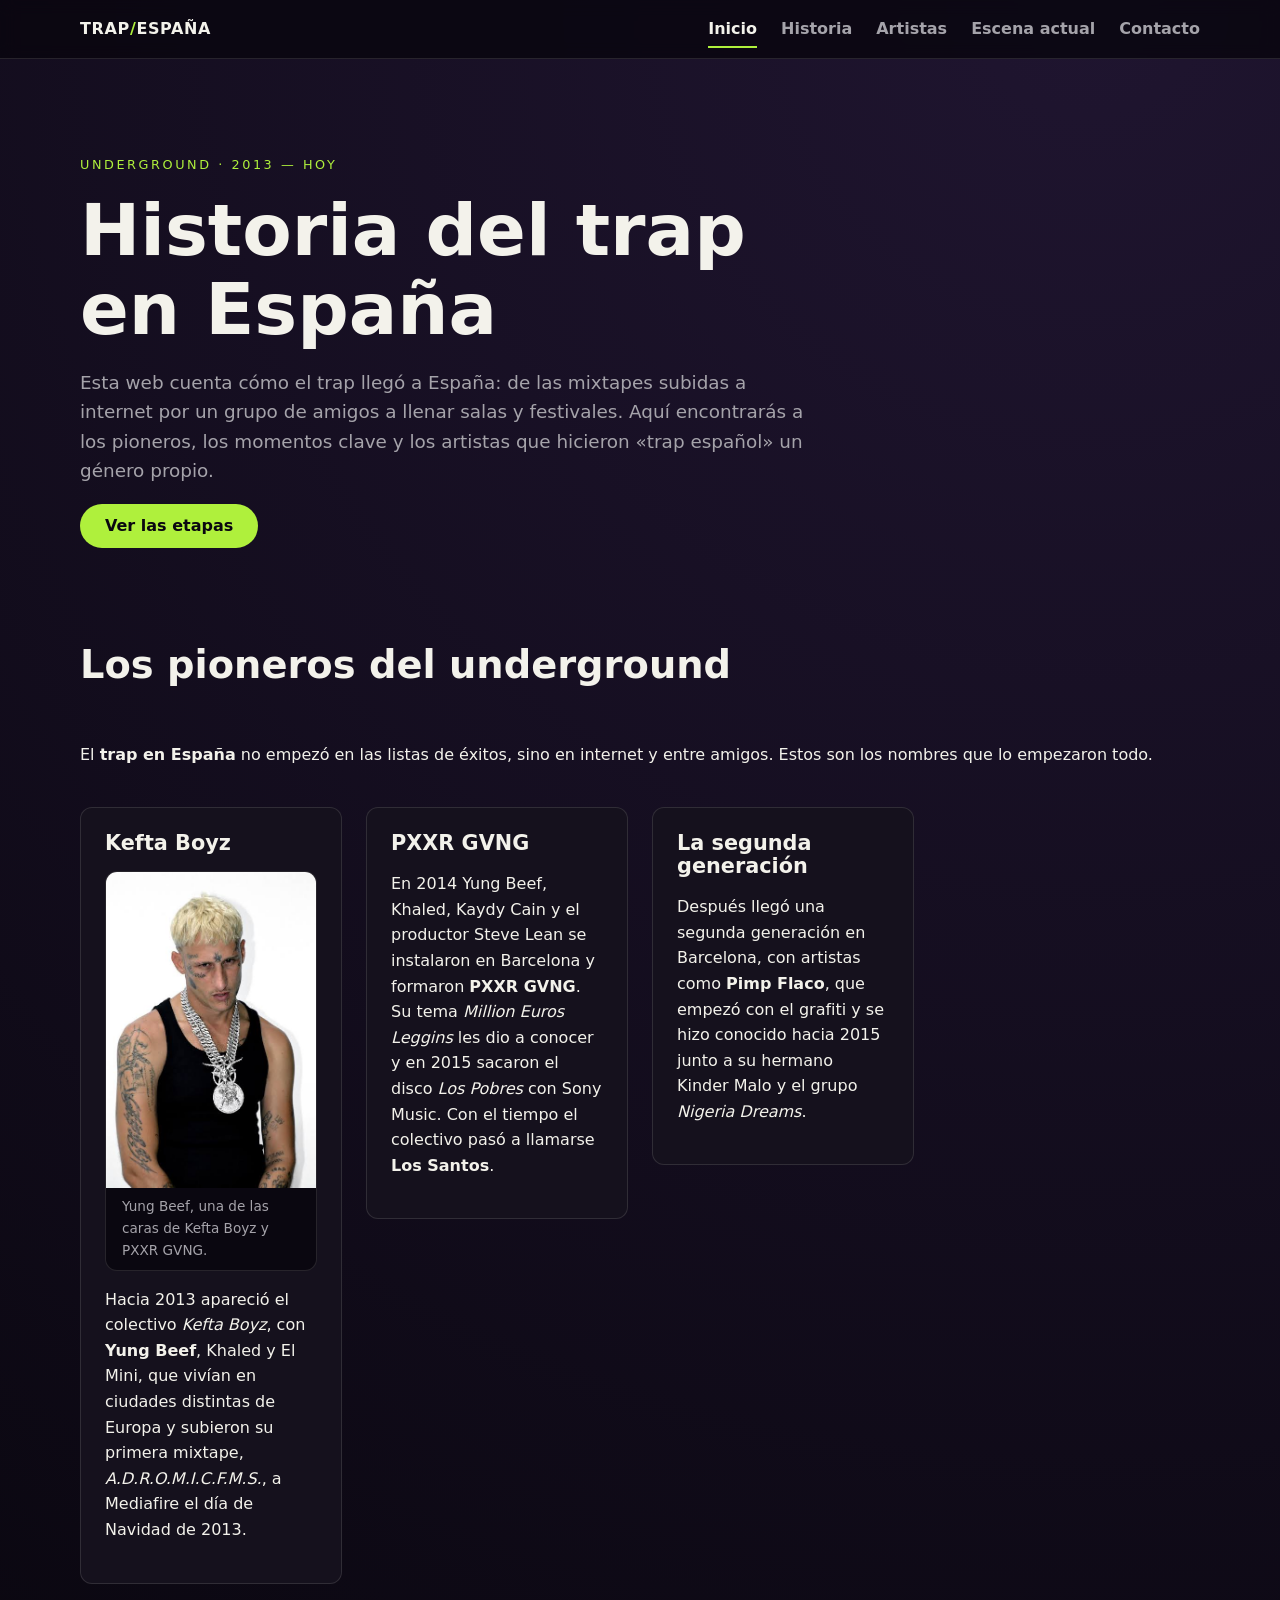
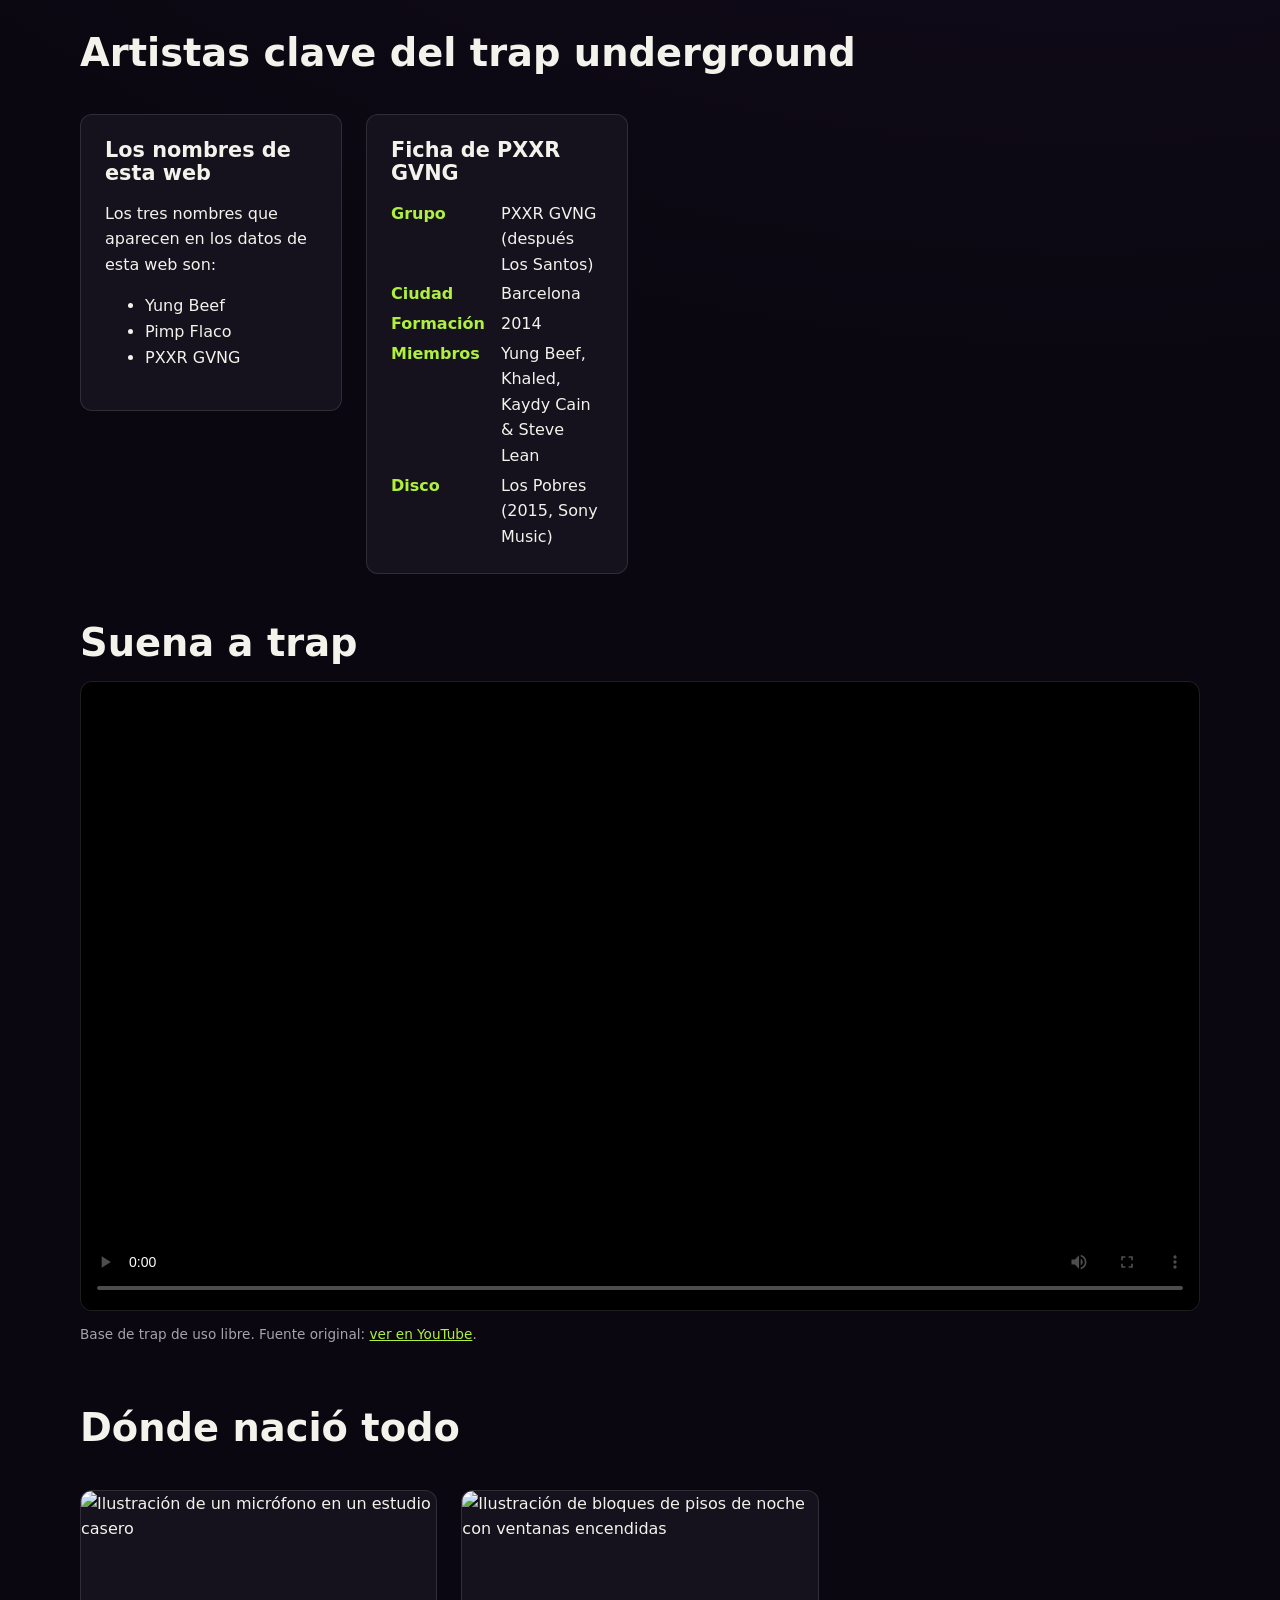
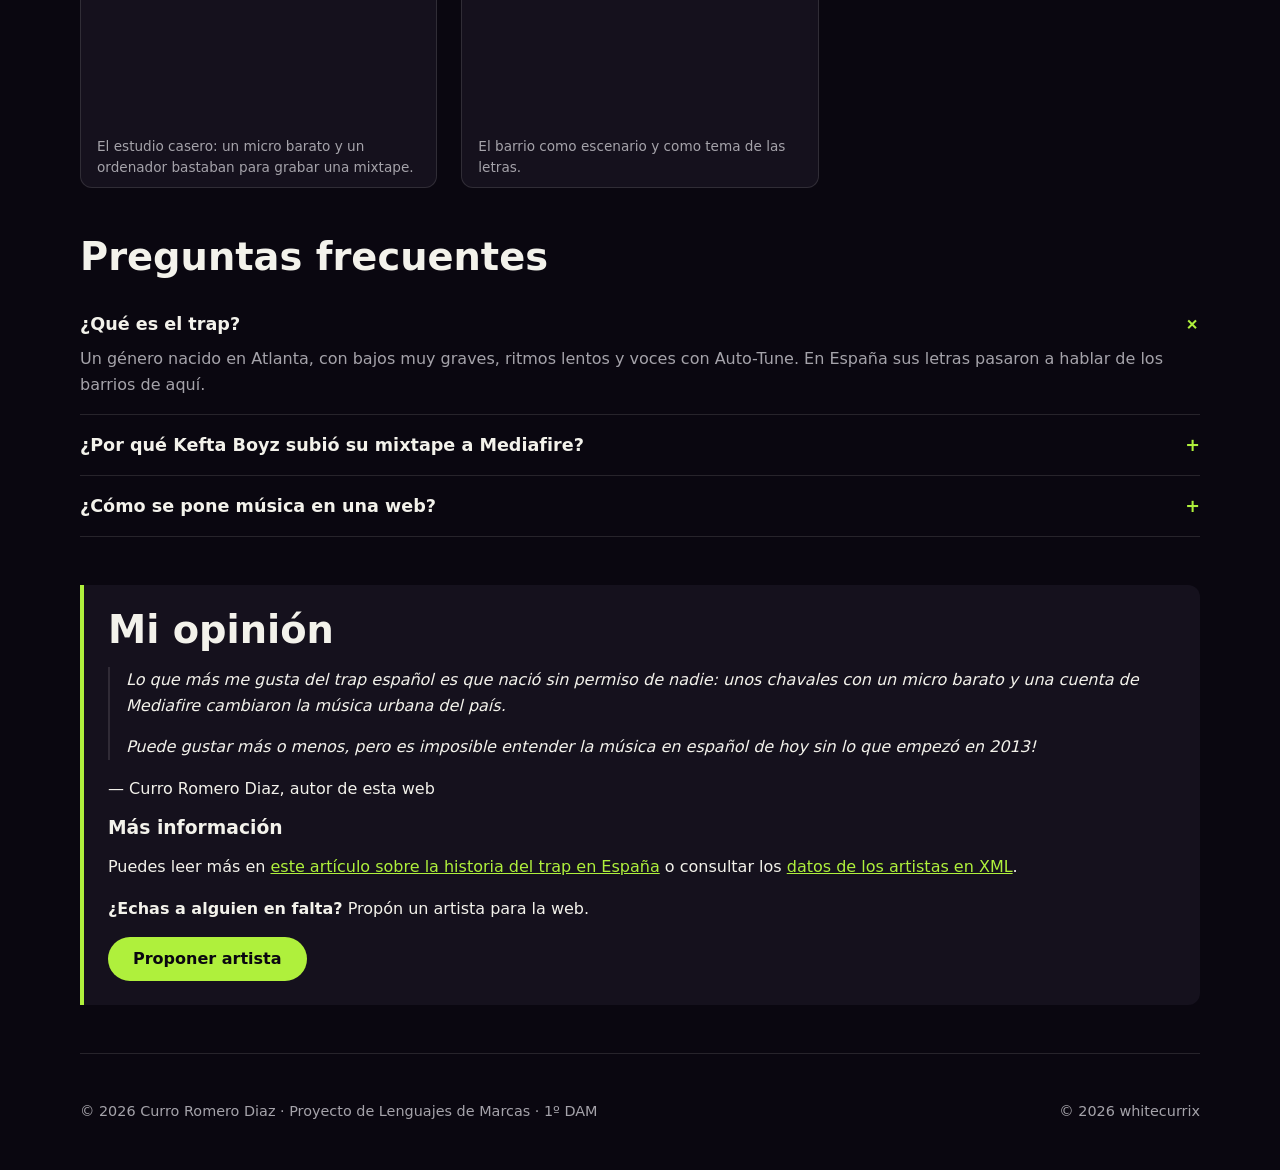
==== commit cded1bfd: "feat: video, figuras y preguntas frecuentes" ====
--- a/proyecto/index.html
+++ b/proyecto/index.html
@@ -81,7 +81,43 @@
       </article>
     </section>
 
-    <!-- RETO3 -->
+    <section class="multimedia" aria-labelledby="titulo-video">
+      <h2 id="titulo-video">Suena a trap</h2>
+      <video controls poster="img/poster.svg" preload="metadata" width="854" height="480">
+        <source src="media/escena.webm" type="video/webm">
+        <source src="media/escena.mp4" type="video/mp4">
+        Tu navegador no soporta vídeo HTML5.
+      </video>
+      <p class="nota">Base de trap de uso libre. Fuente original: <a href="https://youtu.be/wyjjhIbH9BQ">ver en YouTube</a>.</p>
+    </section>
+
+    <section class="galeria" aria-labelledby="titulo-galeria">
+      <h2 id="titulo-galeria">Dónde nació todo</h2>
+      <figure>
+        <img src="img/estudio.svg" alt="Ilustración de un micrófono en un estudio casero" width="600" height="400">
+        <figcaption>El estudio casero: un micro barato y un ordenador bastaban para grabar una mixtape.</figcaption>
+      </figure>
+      <figure>
+        <img src="img/calle.svg" alt="Ilustración de bloques de pisos de noche con ventanas encendidas" width="600" height="400">
+        <figcaption>El barrio como escenario y como tema de las letras.</figcaption>
+      </figure>
+    </section>
+
+    <section class="faq" aria-labelledby="titulo-faq">
+      <h2 id="titulo-faq">Preguntas frecuentes</h2>
+      <details open>
+        <summary>¿Qué es el trap?</summary>
+        <p>Un género nacido en Atlanta, con bajos muy graves, ritmos lentos y voces con Auto-Tune. En España sus letras pasaron a hablar de los barrios de aquí.</p>
+      </details>
+      <details>
+        <summary>¿Por qué Kefta Boyz subió su mixtape a Mediafire?</summary>
+        <p>Porque no tenían discográfica: compartir la música como descarga gratuita era la forma más directa de que llegara a la gente.</p>
+      </details>
+      <details>
+        <summary>¿Cómo se pone música en una web?</summary>
+        <p>Con la etiqueta <code>&lt;audio controls&gt;</code> y dentro varias <code>&lt;source&gt;</code> con formatos distintos, por ejemplo MP3 y OGG.</p>
+      </details>
+    </section>
 
     <aside class="lateral" aria-labelledby="titulo-opinion">
       <h2 id="titulo-opinion">Mi opinión</h2>
--- a/proyecto/css/estilos.css
+++ b/proyecto/css/estilos.css
@@ -116,3 +116,19 @@
 @media (prefers-reduced-motion: reduce) {
   *, *::before, *::after { animation-duration: .01ms !important; animation-iteration-count: 1 !important; transition-duration: .01ms !important; scroll-behavior: auto !important; }
 }
+
+/* ---------- Multimedia y FAQ (Reto 3) ---------- */
+.multimedia video { width: 100%; aspect-ratio: 16 / 9; background: #000; border: 1px solid var(--borde); border-radius: var(--radius-md); }
+.nota { font-size: .85rem; color: var(--text-muted); }
+.galeria { display: grid; grid-template-columns: repeat(auto-fit, minmax(280px, 1fr)); gap: var(--esp-3); }
+.galeria h2 { grid-column: 1 / -1; }
+.galeria figure { margin: 0; background: var(--bg-surface); }
+.galeria img { transition: transform .4s ease; }
+.galeria figure:hover img { transform: scale(1.03); }
+.faq details { border-bottom: 1px solid var(--borde); padding-block: var(--esp-2); }
+.faq summary { cursor: pointer; font-weight: 600; font-size: 1.1rem; list-style: none; display: flex; justify-content: space-between; gap: var(--esp-2); }
+.faq summary::-webkit-details-marker { display: none; }
+.faq summary::after { content: "+"; color: var(--accent); font-family: var(--font-display); transition: transform .2s; }
+.faq details[open] summary::after { transform: rotate(45deg); }
+.faq details p { color: var(--text-muted); margin: var(--esp-1) 0 0; }
+code { font-family: ui-monospace, Consolas, monospace; background: var(--bg-primary); color: var(--accent); padding: .1em .35em; border-radius: 4px; }
